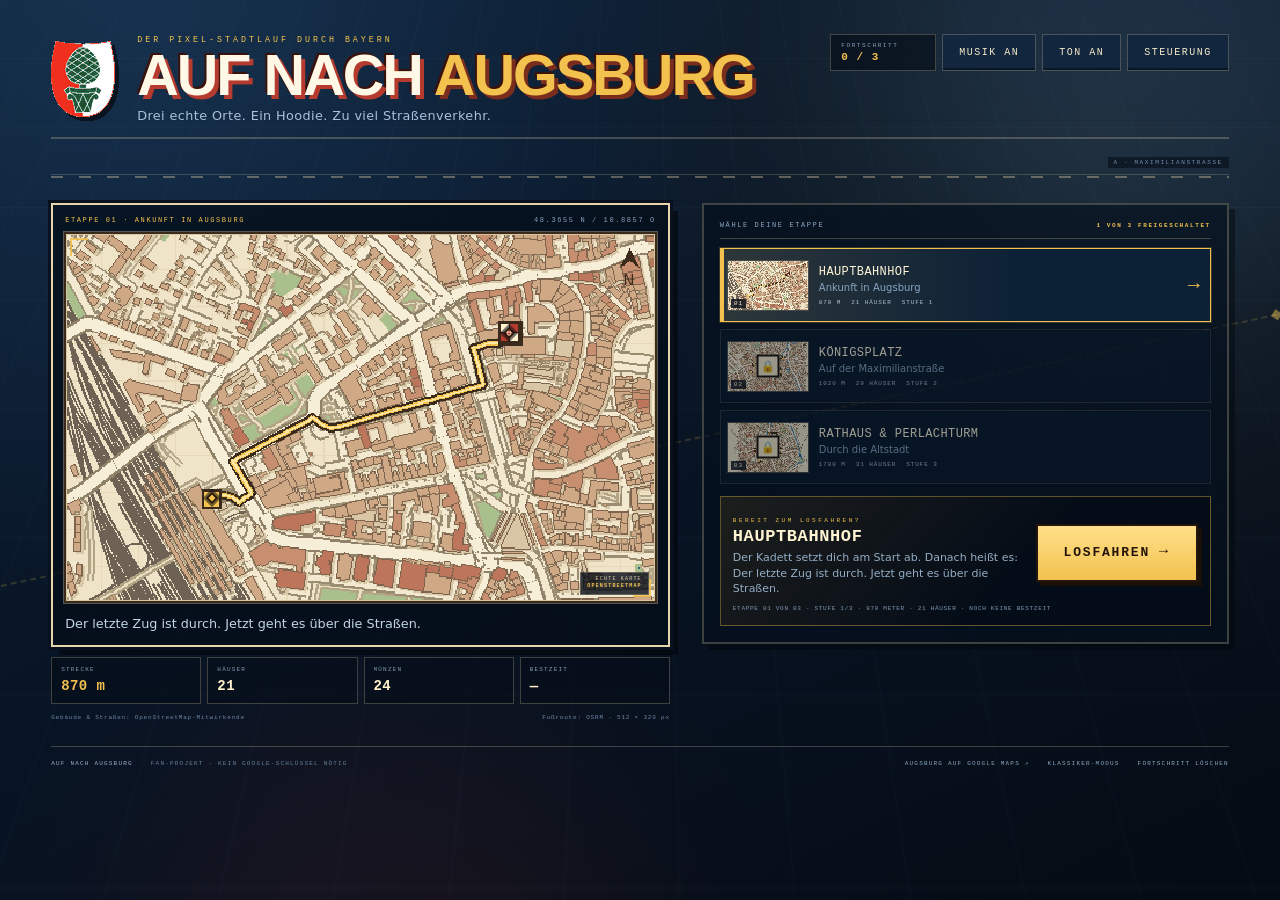
==== aufnachaugsburg/index.html @ 7f8a636b "Street run: continuous Augsburg streets, traffic, cyclists, coins and new soundtrack" ====
<!DOCTYPE html>
<html lang="de">
  <head>
    <meta charset="utf-8">
    <title>Auf nach Augsburg — Der Pixel-Stadtlauf</title>
    <meta name="description" content="Ein handgebauter Pixel-Stadtlauf durch die echten Straßen von Augsburg: Hauptbahnhof, Königsplatz, Rathaus und Perlachturm. Drei aktive Etappen, echte OpenStreetMap-Karten, ein Hoodie, Straßenbahnen, Taxis, Busse und ein gelbes Auto.">
    <meta name="viewport" content="width=device-width, initial-scale=1, viewport-fit=cover">
    <meta name="theme-color" content="#08111f">
    <link rel="icon" href="sprites/crest.png" type="image/png">
    <link rel="stylesheet" href="css/runner.css">
  </head>
  <body>
    <div id="load-error" class="load-error hidden" role="alert">
      <strong>SPIELDATEN NICHT GELADEN</strong>
      <span>Bitte die Seite über <code>index.html</code> im Projektordner oder über einen lokalen Server öffnen.</span>
    </div>
    <main id="app">
      <!-- ============================================================ -->
      <!-- ETAPPENAUSWAHL                                               -->
      <!-- ============================================================ -->
      <section id="browser" class="browser" aria-label="Etappenauswahl: Auf nach Augsburg">
        <div class="browser-bg" aria-hidden="true">
          <span class="bg-grid"></span>
          <span class="bg-route"></span>
          <span class="bg-glow bg-glow-a"></span>
          <span class="bg-glow bg-glow-b"></span>
        </div>

        <div class="browser-inner">
          <header class="masthead">
            <div class="brandline">
              <img class="crest" src="sprites/crest.png" width="64" height="76" alt="">
              <div class="brand-copy">
                <p class="kicker">DER PIXEL-STADTLAUF DURCH BAYERN</p>
                <h1>AUF NACH <span>AUGSBURG</span></h1>
                <p class="brand-tagline">Drei echte Orte. Ein Hoodie. Zu viel Straßenverkehr.</p>
              </div>
            </div>
            <div class="mast-actions">
              <div class="progress-chip">
                <span>FORTSCHRITT</span>
                <b id="progress-count">0 / 8</b>
              </div>
              <button type="button" class="chip-btn" id="browser-music" aria-pressed="true">MUSIK AN</button>
              <button type="button" class="chip-btn" id="browser-sound" aria-pressed="false">TON AN</button>
              <button type="button" class="chip-btn" id="help-open">STEUERUNG</button>
            </div>
          </header>

          <div class="street" aria-hidden="true">
            <span class="street-rail"></span>
            <span class="street-dashes"></span>
            <span class="street-car"><img src="sprites/car.png" width="72" height="32" alt=""></span>
            <span class="street-sign">A · MAXIMILIANSTRASSE</span>
          </div>

          <div class="browser-grid">
            <section class="map-panel" aria-label="Karte der gewählten Etappe">
              <div class="map-frame">
                <div class="map-head">
                  <span id="selected-kicker">ETAPPE 01 · ANKUNFT</span>
                  <span id="selected-coords">48.3655 N / 10.8857 O</span>
                </div>
                <div class="map-image-wrap">
                  <img id="selected-map" src="assets/maps/hbf.png" width="512" height="320" alt="Pixelierte OpenStreetMap-Karte von Augsburg rund um den Hauptbahnhof">
                  <span class="map-corner map-corner-tl" aria-hidden="true"></span>
                  <span class="map-corner map-corner-br" aria-hidden="true"></span>
                  <span class="map-watermark">ECHTE KARTE<br><b>OPENSTREETMAP</b></span>
                  <span class="map-scan" aria-hidden="true"></span>
                  <span class="map-pin map-pin-start" id="map-pin-start" aria-hidden="true"></span>
                  <span class="map-pin map-pin-finish" id="map-pin-finish" aria-hidden="true"></span>
                </div>
                <p class="map-tagline" id="selected-tagline">Der letzte Zug ist durch. Jetzt geht es über die Straßen.</p>
              </div>

              <div class="selected-stats">
                <div class="mini-stat">
                  <span>STRECKE</span>
                  <b id="selected-distance">870 m</b>
                </div>
                <div class="mini-stat">
                  <span>HÄUSER</span>
                  <b id="selected-roofs">24</b>
                </div>
                <div class="mini-stat">
                  <span>MÜNZEN</span>
                  <b id="selected-nuts">24</b>
                </div>
                <div class="mini-stat">
                  <span>BESTZEIT</span>
                  <b id="selected-best">—</b>
                </div>
              </div>

              <div class="map-source">
                <span>Gebäude &amp; Straßen: OpenStreetMap-Mitwirkende</span>
                <span>Fußroute: OSRM · 512 × 320 px</span>
              </div>
            </section>

            <section class="levels-panel" aria-label="Etappen">
              <div class="levels-head">
                <span>WÄHLE DEINE ETAPPE</span>
                <b id="unlock-label">1 FREIGESCHALTET</b>
              </div>
              <div class="level-list" id="level-list" role="list"></div>

              <div class="start-panel">
                <div class="start-copy">
                  <span class="eyebrow">BEREIT ZUM LOSFAHREN?</span>
                  <strong id="start-title">HAUPTBAHNHOF</strong>
                  <p id="start-hint">Der Kadett wartet. Klick auf "Losfahren" und lauf durch die echten Straßen.</p>
                </div>
                <button type="button" class="btn-primary" id="start-level">
                  <span>LOSFAHREN</span>
                  <i aria-hidden="true">→</i>
                </button>
                <p class="start-caveat" id="start-caveat">Etappe 1 ist freigeschaltet.</p>
                <button type="button" class="btn-ghost btn-small hidden" id="endless-start">ENDLOS-MODUS</button>
              </div>
            </section>
          </div>

          <footer class="site-footer">
            <div>
              <span>AUF NACH AUGSBURG</span>
              <span>FAN-PROJEKT · KEIN GOOGLE-SCHLÜSSEL NÖTIG</span>
            </div>
            <div class="footer-links">
              <a id="footer-gmaps" href="https://www.google.com/maps/place/Augsburg" target="_blank" rel="noopener">AUGSBURG AUF GOOGLE MAPS ↗</a>
              <a href="classic.html">KLASSIKER-MODUS</a>
              <button type="button" id="reset-progress">FORTSCHRITT LÖSCHEN</button>
            </div>
          </footer>
        </div>
      </section>

      <!-- ============================================================ -->
      <!-- SPIELANSICHT                                                 -->
      <!-- ============================================================ -->
      <section id="play" class="play hidden" aria-label="Auf nach Augsburg — Spiel">
        <div class="play-shell">
          <div id="stage" class="stage">
            <canvas id="game-canvas" width="480" height="270" aria-label="Pixel-Stadtlauf durch Augsburg"></canvas>
            <div class="stage-scanlines" aria-hidden="true"></div>
            <div class="stage-vignette" aria-hidden="true"></div>

            <header id="hud" class="hud hidden">
              <div class="hud-level">
                <span id="hud-levelnum">ETAPPE 01</span>
                <strong id="hud-levelname">HAUPTBAHNHOF</strong>
                <em id="hud-subtitle">Ankunft in Augsburg</em>
                <em id="hud-mode" class="hud-mode" aria-live="polite">DAUERLAUF</em>
              </div>
              <div class="hud-goal">
                <div class="hud-distance"><span>NOCH</span><b id="hud-meters">870</b><span>METER</span></div>
                <div class="route-track" aria-hidden="true">
                  <span class="route-fill" id="route-fill"></span>
                  <span class="route-boy" id="route-boy"></span>
                  <i class="route-flag route-flag-start"></i>
                  <i class="route-flag route-flag-finish"></i>
                </div>
                <div class="route-ends"><span id="hud-route-start">START</span><span>ZIEL</span></div>
              </div>
              <div class="hud-side">
                <div class="hud-stat">
                  <span>MÜNZEN</span>
                  <b><i id="hud-nuts">0</i><em id="hud-nuts-total">/24</em></b>
                </div>
                <div class="hud-stat hud-time">
                  <span>ZEIT</span>
                  <b id="hud-time">0:00.0</b>
                </div>
                <div class="hud-buttons">
                  <button type="button" id="hud-map" title="Karte (M)">KARTE</button>
                  <button type="button" id="hud-pause" title="Pause (P)">II</button>
                </div>
              </div>
            </header>

            <aside id="minimap-panel" class="minimap-panel hidden" aria-label="Lagekarte">
              <div class="minimap-head"><span>LAGEKARTE</span><b id="minimap-place">HBF</b></div>
              <div class="minimap-frame">
                <img id="minimap-img" src="assets/maps/hbf.png" width="512" height="320" alt="">
                <i class="minimap-dot" id="minimap-dot"></i>
              </div>
              <div class="minimap-foot"><span><i></i>DU BIST HIER</span><button type="button" id="minimap-open">GROSS</button></div>
            </aside>

            <div id="cinematic" class="cinematic hidden">
              <div class="cinematic-card">
                <span id="cinematic-kicker">ETAPPE 01 · ANKUNFT</span>
                <h2 id="cinematic-name">HAUPTBAHNHOF</h2>
                <p id="cinematic-tagline">Der letzte Zug ist durch.</p>
              </div>
              <span class="cinematic-skip">KLICKEN ZUM ÜBERSPRINGEN</span>
            </div>

            <div id="toast" class="toast hidden" role="status" aria-live="polite"></div>
            <div id="click-hint" class="click-hint hidden">KLICKEN = DAUERLAUF <span>·</span> AUTO-SPRUNG</div>

            <div id="touch-controls" class="touch-controls" aria-label="Touch-Steuerung">
              <div class="touch-side">
                <button type="button" data-touch="left" aria-label="Links laufen">◀</button>
                <button type="button" data-touch="right" aria-label="Rechts laufen">▶</button>
              </div>
              <div class="touch-side">
                <button type="button" data-touch="run" class="touch-wide" aria-label="Rennen">RENNEN</button>
                <button type="button" data-touch="jump" class="touch-jump" aria-label="Springen">SPRUNG</button>
              </div>
            </div>
          </div>

          <div class="playbar">
            <div class="key-guide" aria-label="Tastatursteuerung">
              <span class="key">A</span><span class="key">D</span><em>laufen</em>
              <span class="key">W</span><span class="key">SPACE</span><em>springen</em>
              <span class="key">SHIFT</span><em>rennen</em>
              <span class="key">S</span><em>schnell fallen</em>
            </div>
            <p class="playbar-note">Klick = Dauerlauf · A/D übernimmt die Steuerung</p>
            <button type="button" class="btn-ghost btn-small" id="back-browser">ETAPPEN</button>
          </div>
        </div>
      </section>

      <!-- ============================================================ -->
      <!-- MODALS                                                       -->
      <!-- ============================================================ -->
      <div id="pause-modal" class="modal hidden" role="dialog" aria-modal="true" aria-labelledby="pause-title">
        <div class="dialog dialog-small">
          <p class="eyebrow">PAUSE</p>
          <h2 id="pause-title">AUF NACH<br><span>AUGSBURG</span></h2>
          <p class="dialog-copy" id="pause-copy">Hauptbahnhof · 870 Meter bis zum Ziel</p>
          <div class="pause-actions">
            <button type="button" class="btn-primary" id="resume-btn">WEITERLAUFEN</button>
            <button type="button" class="btn-ghost" id="pause-map-btn">KARTE ANSEHEN</button>
            <button type="button" class="btn-ghost" id="restart-btn">NEUSTART</button>
            <button type="button" class="btn-ghost" id="pause-browser-btn">ETAPPEN</button>
          </div>
          <div class="audio-toggles">
            <button type="button" class="link-btn" id="pause-music">MUSIK AN</button>
            <button type="button" class="link-btn" id="pause-sound">TON AN</button>
          </div>
          <p class="micro">P oder Esc setzt das Spiel fort. Soundtrack und Effekte werden im Browser erzeugt.</p>
        </div>
      </div>

      <div id="win-modal" class="modal hidden" role="dialog" aria-modal="true" aria-labelledby="win-title">
        <div class="dialog dialog-win">
          <p class="eyebrow" id="win-kicker">ETAPPE 01 ABGESCHLOSSEN</p>
          <h2 id="win-title">HAUPTBAHNHOF<br><span>GESCHAFFT!</span></h2>
          <p class="dialog-copy" id="win-copy">Der Kadett holt dich ab. Auf zur nächsten Straße.</p>
          <div class="win-stats">
            <div><span>ZEIT</span><b id="win-time">0:00.0</b></div>
            <div><span>MÜNZEN</span><b id="win-nuts">0 / 24</b></div>
            <div><span>STRECKE</span><b id="win-distance">870 m</b></div>
          </div>
          <div class="win-rating">
            <b class="win-stars" id="win-stars" aria-label="0 von 3 Sternen">☆☆☆</b>
            <span id="win-target">ZIELZEIT —</span>
          </div>
          <p class="best-line" id="win-best"></p>
          <div class="unlock-banner hidden" id="unlock-banner">ETAPPE 02 FREIGESCHALTET</div>
          <div class="win-actions">
            <button type="button" class="btn-primary" id="win-next">WEITER: KÖNIGSPLATZ →</button>
            <button type="button" class="btn-ghost" id="win-restart">NOCHMAL</button>
            <button type="button" class="btn-ghost" id="win-browser">ETAPPEN</button>
          </div>
        </div>
      </div>

      <div id="map-modal" class="modal hidden" role="dialog" aria-modal="true" aria-labelledby="map-title">
        <div class="dialog map-dialog">
          <div class="dialog-head">
            <div>
              <p class="eyebrow">ECHTE KARTE · VERPIXELT</p>
              <h2 id="map-title">STADTPLAN AUGSBURG</h2>
            </div>
            <button type="button" class="icon-btn" id="map-close" aria-label="Karte schließen">X</button>
          </div>
          <div class="big-map-wrap">
            <img id="big-map-img" src="assets/maps/hbf.png" width="512" height="320" alt="Pixelierte Karte von Augsburg">
            <i class="big-map-dot" id="big-map-dot"></i>
            <span class="big-map-you">DU BIST HIER</span>
          </div>
          <div class="map-modal-stats">
            <div><span>ETAPPE</span><b id="map-modal-level">01 · HAUPTBAHNHOF</b></div>
            <div><span>NOCH</span><b id="map-modal-distance">870 m</b></div>
            <div><span>FORTSCHRITT</span><b id="map-modal-progress">0 %</b></div>
          </div>
          <p class="map-credit">Echte Gebäude, Straßen und Wege aus OpenStreetMap. Die Fußroute kommt von OSRM. Jedes Level ist aus den echten Gebäudeumrissen entlang der Route gebaut.</p>
          <div class="map-modal-actions">
            <a class="btn-ghost btn-small" id="map-google" href="https://www.google.com/maps/place/Augsburg" target="_blank" rel="noopener">IN GOOGLE MAPS ÖFFNEN ↗</a>
            <button type="button" class="btn-primary btn-small" id="map-resume">WEITERLAUFEN</button>
          </div>
        </div>
      </div>

      <div id="help-modal" class="modal hidden" role="dialog" aria-modal="true" aria-labelledby="help-title">
        <div class="dialog help-dialog">
          <div class="dialog-head">
            <div>
              <p class="eyebrow">SO LÄUFT'S</p>
              <h2 id="help-title">STEUERUNG &amp; ZIEL</h2>
            </div>
            <button type="button" class="icon-btn" id="help-close" aria-label="Hilfe schließen">X</button>
          </div>
          <div class="help-grid">
            <div class="help-block">
              <h3>LAUFEN</h3>
              <p><span class="key">A</span><span class="key">D</span> oder <span class="key">←</span><span class="key">→</span></p>
              <p>Mit <b>Shift</b> rennst du schneller. Ein Klick startet den Dauerlauf: Der Junge springt an Bordsteinkanten und über Hindernisse. <b>A</b>/<b>D</b> übernimmt sofort wieder die Steuerung.</p>
            </div>
            <div class="help-block">
              <h3>SPRINGEN</h3>
              <p><span class="key">W</span><span class="key">SPACE</span></p>
              <p>Kurz gedrückt = kleiner Hüpfer. Lange gedrückt = weiter Sprung. Bei einem Sturz bringt dich die letzte sichere Straßenecke zurück. Autos, Busse und Straßenbahnen fahren auf der Fahrbahn durch. Auf dem Gehweg sind Fahrräder, E-Scooter, Fußgänger und Tauben deine Hindernisse.</p>
            </div>
            <div class="help-block">
              <h3>DAS ZIEL</h3>
              <p>Der Meterzähler zeigt die echte Fußweg-Distanz bis zur Ziellinie. Sammle Münzen und schließe die drei Straßenetappen ab. Weitere Etappen bleiben in den Daten erhalten und können später wieder aktiviert werden. Mit jeder Etappe wird es voller: mehr Fahrräder, E-Scooter, Fußgänger und Tauben.</p>
            </div>
            <div class="help-block">
              <h3>DIE KARTE</h3>
              <p>Jede Etappe basiert auf echten OpenStreetMap-Gebäuden in Augsburg. <b>M</b> öffnet die große Karte, <b>P</b> pausiert.</p>
            </div>
          </div>
          <div class="help-actions">
            <button type="button" class="btn-primary" id="help-ok">ALLES KLAR</button>
            <button type="button" class="btn-ghost" id="help-reset">FORTSCHRITT LÖSCHEN</button>
          </div>
          <p class="micro">Chiptune-Soundtrack und kurze NES-Sounds werden komplett im Browser erzeugt. Dein Fortschritt bleibt lokal.</p>
        </div>
      </div>
    </main>

    <script>
      (function () {
        "use strict";
        var reported = false;
        function report() {
          if (reported) {
            return;
          }
          reported = true;
          var banner = document.getElementById("load-error");
          if (banner) {
            banner.classList.remove("hidden");
          }
        }
        window.addEventListener("error", function (event) {
          if (event.target && event.target.tagName === "SCRIPT") {
            report();
          }
        }, true);
        window.addEventListener("unhandledrejection", function () {
          report();
        });
        window.setTimeout(function () {
          if (!window.AUGSBURG_LEVELS || !window.AUGSBURG_LEVELS.length) {
            report();
          }
        }, 1200);
      })();
    </script>
    <script src="js/runner/data/levels.js"></script>
    <script src="js/runner/street.js"></script>
    <script src="js/runner/audio.js"></script>
    <script src="js/runner/store.js"></script>
    <script src="js/runner/browser.js"></script>
    <script src="js/runner/game.js"></script>
  </body>
</html>
---- aufnachaugsburg/css/runner.css ----
:root {
  --ink: #07101d;
  --ink-2: #0c1a2b;
  --ink-3: #13263d;
  --panel: rgba(9, 23, 40, 0.88);
  --panel-solid: #0d2035;
  --paper: #f5e9c9;
  --paper-dim: #d9c8a2;
  --gold: #f2c14e;
  --gold-bright: #ffdc78;
  --gold-deep: #a87724;
  --red: #b63b2f;
  --red-bright: #db5a45;
  --blue: #3f7fc1;
  --blue-soft: #8ebde4;
  --green: #5f9660;
  --line: #e6d5ac;
  --line-soft: rgba(230, 213, 172, 0.25);
  --shadow: #050a12;
  --font-pixel: "Lucida Console", "Courier New", Consolas, monospace;
  --font-ui: "Segoe UI", system-ui, -apple-system, sans-serif;
  --font-display: "Arial Black", "Segoe UI Black", Impact, sans-serif;
}

* {
  box-sizing: border-box;
}

html {
  min-height: 100%;
  background: #050b14;
}

body {
  margin: 0;
  min-height: 100%;
  color: var(--paper);
  font-family: var(--font-pixel);
  background: #050b14;
  overflow-x: hidden;
}

body.in-game {
  overflow: hidden;
}

button,
input {
  font: inherit;
}

button {
  cursor: pointer;
}

a {
  color: inherit;
}

.hidden {
  display: none !important;
}

.load-error {
  position: fixed;
  z-index: 200;
  top: 10px;
  left: 50%;
  display: flex;
  flex-direction: column;
  gap: 4px;
  width: min(560px, calc(100vw - 24px));
  padding: 12px 14px;
  color: #241508;
  background: #ffd76e;
  border: 2px solid #251408;
  box-shadow: 4px 4px 0 #1b1007;
  transform: translateX(-50%);
  font-family: var(--font-ui);
  font-size: 11px;
  line-height: 1.35;
}

.load-error strong {
  font-family: var(--font-pixel);
  font-size: 7px;
  letter-spacing: 1px;
}

::selection {
  color: var(--ink);
  background: var(--gold);
}

:focus-visible {
  outline: 2px solid var(--gold-bright);
  outline-offset: 3px;
}

/* ================================================================== */
/* Browser backdrop                                                    */
/* ================================================================== */

.browser {
  position: relative;
  min-height: 100svh;
  padding: clamp(16px, 3vw, 34px) clamp(14px, 4vw, 52px) 28px;
  overflow: hidden;
  background:
    radial-gradient(circle at 12% 0%, rgba(63, 127, 193, 0.2), transparent 42%),
    radial-gradient(circle at 86% 14%, rgba(242, 193, 78, 0.08), transparent 40%),
    linear-gradient(155deg, #0d2035 0%, #081526 46%, #050b14 100%);
}

.browser-bg {
  position: absolute;
  inset: 0;
  pointer-events: none;
  overflow: hidden;
}

.bg-grid {
  position: absolute;
  inset: -20%;
  opacity: 0.5;
  background-image:
    linear-gradient(rgba(142, 189, 228, 0.055) 1px, transparent 1px),
    linear-gradient(90deg, rgba(142, 189, 228, 0.055) 1px, transparent 1px);
  background-size: 48px 48px;
  transform: perspective(600px) rotateX(38deg) translateY(-16%);
  transform-origin: center top;
  mask-image: linear-gradient(to bottom, black 0%, rgba(0, 0, 0, 0.5) 60%, transparent 100%);
}

.bg-route {
  position: absolute;
  top: 49%;
  left: -12%;
  width: 130%;
  height: 2px;
  border-top: 2px dashed rgba(242, 193, 78, 0.18);
  transform: rotate(-12deg);
  box-shadow: 0 0 18px rgba(242, 193, 78, 0.08);
}

.bg-route::before,
.bg-route::after {
  content: "";
  position: absolute;
  width: 8px;
  height: 8px;
  background: var(--gold);
  opacity: 0.5;
  transform: translateY(-5px) rotate(45deg);
}

.bg-route::before {
  left: 18%;
}

.bg-route::after {
  right: 13%;
}

.bg-glow {
  position: absolute;
  width: 40vw;
  height: 40vw;
  border-radius: 50%;
  filter: blur(100px);
  opacity: 0.16;
}

.bg-glow-a {
  top: -16vw;
  right: -10vw;
  background: var(--blue);
}

.bg-glow-b {
  bottom: -25vw;
  left: 10vw;
  background: var(--red);
  opacity: 0.09;
}

.browser::after {
  content: "";
  position: absolute;
  inset: 0;
  pointer-events: none;
  background: repeating-linear-gradient(
    to bottom,
    rgba(0, 0, 0, 0.11) 0,
    rgba(0, 0, 0, 0.11) 1px,
    transparent 1px,
    transparent 4px
  );
  opacity: 0.35;
  mix-blend-mode: multiply;
}

.browser-inner {
  position: relative;
  z-index: 2;
  width: min(1280px, 100%);
  margin: 0 auto;
}

/* ================================================================== */
/* Masthead                                                           */
/* ================================================================== */

.masthead {
  display: flex;
  justify-content: space-between;
  align-items: flex-start;
  gap: 24px;
  padding-bottom: 14px;
  border-bottom: 2px solid var(--line-soft);
}

.brandline {
  display: flex;
  align-items: center;
  gap: clamp(12px, 1.8vw, 22px);
  min-width: 0;
}

.crest {
  flex: 0 0 auto;
  width: clamp(40px, 5vw, 64px);
  height: auto;
  image-rendering: pixelated;
  filter: drop-shadow(4px 4px 0 rgba(0, 0, 0, 0.55));
}

.kicker {
  margin: 0 0 5px;
  color: var(--gold);
  font-size: clamp(7px, 0.65vw, 9px);
  letter-spacing: 3px;
  line-height: 1.4;
}

.brand-copy h1 {
  margin: 0;
  color: #fff8e6;
  font-family: var(--font-display);
  font-size: clamp(30px, 4.5vw, 58px);
  font-weight: 900;
  line-height: 0.86;
  letter-spacing: -2px;
  text-shadow:
    4px 4px 0 var(--red),
    -2px -2px 0 #39120c;
}

.brand-copy h1 span {
  color: var(--gold);
  text-shadow:
    4px 4px 0 #7a2d1d,
    -2px -2px 0 #39120c;
}

.brand-tagline {
  margin: 8px 0 0;
  color: #a9c1d9;
  font-family: var(--font-ui);
  font-size: clamp(11px, 1vw, 14px);
  letter-spacing: 0.4px;
}

.mast-actions {
  display: flex;
  align-items: stretch;
  flex-wrap: wrap;
  justify-content: flex-end;
  gap: 6px;
  flex: 0 0 auto;
}

.progress-chip {
  display: flex;
  flex-direction: column;
  justify-content: center;
  min-width: 106px;
  padding: 6px 10px;
  border: 1px solid var(--line-soft);
  background: rgba(3, 10, 19, 0.55);
}

.progress-chip span {
  color: #88a3bf;
  font-size: 6px;
  letter-spacing: 1.6px;
}

.progress-chip b {
  margin-top: 2px;
  color: var(--gold);
  font-size: 11px;
  letter-spacing: 1px;
}

.chip-btn {
  padding: 8px 10px;
  color: var(--paper);
  background: #12273e;
  border: 1px solid var(--line-soft);
  box-shadow: inset 0 -2px 0 rgba(0, 0, 0, 0.4);
  font-size: 7px;
  letter-spacing: 1.3px;
  transition: background 0.12s ease, color 0.12s ease, border-color 0.12s ease;
}

.chip-btn:hover {
  color: var(--ink);
  background: var(--gold);
  border-color: var(--gold);
}

/* ================================================================== */
/* Street strip with the little car                                   */
/* ================================================================== */

.street {
  position: relative;
  height: 42px;
  margin: 0 0 22px;
  overflow: hidden;
}

.street-rail {
  position: absolute;
  right: 0;
  bottom: 6px;
  left: 0;
  height: 1px;
  background: rgba(230, 213, 172, 0.2);
}

.street-dashes {
  position: absolute;
  right: 0;
  bottom: 3px;
  left: 0;
  height: 2px;
  opacity: 0.4;
  background: repeating-linear-gradient(90deg, var(--paper-dim) 0 12px, transparent 12px 28px);
}

.street-car {
  position: absolute;
  bottom: 6px;
  left: -90px;
  display: block;
  width: 72px;
  height: 32px;
  animation: car-cruise 24s linear infinite;
  animation-delay: -7s;
  filter: drop-shadow(0 5px 4px rgba(0, 0, 0, 0.36));
}

.street-car img {
  display: block;
  width: 100%;
  height: auto;
  image-rendering: pixelated;
}

@keyframes car-cruise {
  from { transform: translateX(0); }
  to { transform: translateX(calc(100vw + 180px)); }
}

.street-sign {
  position: absolute;
  right: 0;
  bottom: 13px;
  padding: 2px 6px;
  color: #748fae;
  background: rgba(5, 12, 22, 0.56);
  font-size: 6px;
  letter-spacing: 1.6px;
}

/* ================================================================== */
/* Browser grid                                                       */
/* ================================================================== */

.browser-grid {
  display: grid;
  grid-template-columns: minmax(0, 1.08fr) minmax(360px, 0.92fr);
  gap: clamp(18px, 2.6vw, 32px);
  align-items: start;
}

.map-panel {
  min-width: 0;
  animation: rise-in 0.45s ease both;
}

.map-frame {
  padding: 10px;
  background: rgba(5, 14, 25, 0.74);
  border: 2px solid var(--line);
  box-shadow:
    0 0 0 3px #08111d,
    8px 8px 0 rgba(2, 6, 11, 0.6);
}

.map-head {
  display: flex;
  justify-content: space-between;
  gap: 10px;
  align-items: baseline;
  padding: 1px 2px 7px;
  color: #88a3bf;
  font-size: 7px;
  letter-spacing: 1.6px;
}

.map-head span:first-child {
  color: var(--gold);
}

.map-image-wrap {
  position: relative;
  overflow: hidden;
  border: 1px solid rgba(230, 213, 172, 0.35);
  background: #0a1626;
}

#selected-map {
  display: block;
  width: 100%;
  height: auto;
  aspect-ratio: 8 / 5;
  object-fit: cover;
  image-rendering: pixelated;
  image-rendering: crisp-edges;
  transition: filter 0.2s ease;
}

.map-corner {
  position: absolute;
  width: 18px;
  height: 18px;
  border-color: var(--gold);
  border-style: solid;
  opacity: 0.85;
  pointer-events: none;
}

.map-corner-tl {
  top: 6px;
  left: 6px;
  border-width: 2px 0 0 2px;
}

.map-corner-br {
  right: 6px;
  bottom: 6px;
  border-width: 0 2px 2px 0;
}

.map-watermark {
  position: absolute;
  right: 8px;
  bottom: 8px;
  padding: 3px 6px;
  color: #d8ccb2;
  background: rgba(5, 12, 22, 0.8);
  border: 1px solid rgba(230, 213, 172, 0.28);
  font-size: 5px;
  line-height: 1.5;
  letter-spacing: 1.2px;
  text-align: right;
}

.map-watermark b {
  color: var(--gold);
}

.map-scan {
  position: absolute;
  top: -20%;
  right: 0;
  left: 0;
  height: 18%;
  pointer-events: none;
  background: linear-gradient(to bottom, transparent, rgba(242, 193, 78, 0.14), transparent);
  animation: map-scan 7s linear infinite;
}

@keyframes map-scan {
  from { transform: translateY(-20%); }
  to { transform: translateY(700%); }
}

.map-pin {
  position: absolute;
  z-index: 2;
  width: 9px;
  height: 9px;
  transform: translate(-50%, -50%) rotate(45deg);
  border: 2px solid #241509;
  background: var(--gold);
  box-shadow: 0 0 0 2px rgba(5, 12, 22, 0.55);
  pointer-events: none;
}

.map-pin-finish {
  background:
    linear-gradient(45deg, #f5e9c9 25%, transparent 25%, transparent 75%, #f5e9c9 75%),
    linear-gradient(45deg, #f5e9c9 25%, #b63b2f 25%, #b63b2f 75%, #f5e9c9 75%);
  background-size: 4px 4px;
  background-position: 0 0, 2px 2px;
}

.map-tagline {
  margin: 10px 2px 2px;
  color: #c3d5e6;
  font-family: var(--font-ui);
  font-size: clamp(11px, 1vw, 14px);
  line-height: 1.5;
}

.selected-stats {
  display: grid;
  grid-template-columns: repeat(4, 1fr);
  gap: 6px;
  margin-top: 10px;
}

.mini-stat {
  min-width: 0;
  padding: 8px 9px;
  background: rgba(5, 14, 25, 0.62);
  border: 1px solid var(--line-soft);
}

.mini-stat span {
  display: block;
  margin-bottom: 4px;
  color: #819db9;
  font-size: 6px;
  letter-spacing: 1.2px;
  white-space: nowrap;
  overflow: hidden;
  text-overflow: ellipsis;
}

.mini-stat b {
  color: #fff2cd;
  font-size: clamp(11px, 1.1vw, 14px);
  letter-spacing: 0.4px;
  white-space: nowrap;
}

.mini-stat:first-child b {
  color: var(--gold);
}

.map-source {
  display: flex;
  justify-content: space-between;
  flex-wrap: wrap;
  gap: 4px 16px;
  margin-top: 9px;
  color: #6c89a8;
  font-size: 6px;
  letter-spacing: 0.8px;
  line-height: 1.5;
}

/* ================================================================== */
/* Level list                                                         */
/* ================================================================== */

.levels-panel {
  min-width: 0;
  padding: clamp(11px, 1.5vw, 16px);
  background: rgba(6, 16, 29, 0.66);
  border: 2px solid var(--line-soft);
  box-shadow: 6px 6px 0 rgba(2, 6, 11, 0.42);
  animation: rise-in 0.5s 0.06s ease both;
}

.levels-head {
  display: flex;
  justify-content: space-between;
  gap: 12px;
  align-items: baseline;
  padding-bottom: 9px;
  border-bottom: 1px solid var(--line-soft);
  color: #8ba7c3;
  font-size: 7px;
  letter-spacing: 1.6px;
}

.levels-head b {
  color: var(--gold);
  font-size: 6px;
  white-space: nowrap;
}

.level-list {
  display: grid;
  gap: 7px;
  margin-top: 9px;
}

.level-card {
  position: relative;
  display: grid;
  grid-template-columns: 82px minmax(0, 1fr) auto;
  align-items: center;
  gap: 10px;
  width: 100%;
  padding: 6px;
  color: var(--paper);
  text-align: left;
  background: rgba(10, 26, 44, 0.86);
  border: 1px solid rgba(230, 213, 172, 0.16);
  box-shadow: inset 0 0 0 1px rgba(0, 0, 0, 0.2);
  transition:
    transform 0.14s ease,
    border-color 0.14s ease,
    background 0.14s ease;
}

.level-card:hover {
  border-color: rgba(242, 193, 78, 0.7);
  background: rgba(17, 39, 63, 0.95);
  transform: translateX(3px);
}

.level-card.selected {
  border-color: var(--gold);
  background:
    linear-gradient(90deg, rgba(242, 193, 78, 0.14), transparent 62%),
    rgba(13, 34, 56, 0.96);
  box-shadow:
    inset 3px 0 0 var(--gold),
    0 0 0 1px rgba(242, 193, 78, 0.2);
}

.level-card.locked {
  opacity: 0.62;
}

.level-card.locked:hover {
  opacity: 0.86;
}

.card-thumb {
  position: relative;
  overflow: hidden;
  aspect-ratio: 8 / 5;
  border: 1px solid rgba(230, 213, 172, 0.28);
  background: #0a1524;
}

.card-thumb img {
  display: block;
  width: 100%;
  height: 100%;
  object-fit: cover;
  image-rendering: pixelated;
  transition: transform 0.2s ease;
}

.level-card:hover .card-thumb img {
  transform: scale(1.035);
}

.card-number {
  position: absolute;
  bottom: 2px;
  left: 3px;
  padding: 1px 3px;
  color: #fff2c8;
  background: rgba(5, 12, 22, 0.82);
  font-size: 6px;
  letter-spacing: 1px;
}

.card-lock {
  position: absolute;
  top: 50%;
  left: 50%;
  display: grid;
  place-items: center;
  width: 23px;
  height: 23px;
  color: #1c1208;
  background: var(--paper);
  border: 2px solid #1b120b;
  transform: translate(-50%, -50%);
  font-size: 11px;
  font-weight: bold;
}

.card-main {
  min-width: 0;
}

.card-title-row {
  display: flex;
  align-items: baseline;
  gap: 6px;
  min-width: 0;
}

.card-title {
  overflow: hidden;
  color: #fff5da;
  font-family: var(--font-pixel);
  font-size: clamp(9px, 0.98vw, 12px);
  letter-spacing: 0.4px;
  text-overflow: ellipsis;
  white-space: nowrap;
}

.card-subtitle {
  display: block;
  margin-top: 2px;
  overflow: hidden;
  color: #88a4c0;
  font-family: var(--font-ui);
  font-size: 10px;
  line-height: 1.3;
  text-overflow: ellipsis;
  white-space: nowrap;
}

.card-meta {
  display: flex;
  flex-wrap: wrap;
  gap: 3px 10px;
  margin-top: 5px;
  color: #aec2d5;
  font-size: 6px;
  letter-spacing: 0.9px;
}

.card-meta .best {
  color: var(--gold);
}

.card-meta .card-stars {
  color: var(--gold-bright);
  letter-spacing: 2px;
}

.card-arrow {
  padding: 0 4px;
  color: var(--gold);
  font-size: 15px;
  opacity: 0;
  transform: translateX(-4px);
  transition: opacity 0.14s ease, transform 0.14s ease;
}

.level-card.selected .card-arrow,
.level-card:hover .card-arrow {
  opacity: 1;
  transform: translateX(0);
}

.start-panel {
  display: grid;
  grid-template-columns: minmax(0, 1fr) auto;
  align-items: center;
  gap: 8px 14px;
  margin-top: 12px;
  padding: 12px;
  background:
    linear-gradient(135deg, rgba(242, 193, 78, 0.1), transparent 60%),
    rgba(4, 12, 22, 0.76);
  border: 1px solid rgba(242, 193, 78, 0.38);
}

.start-copy {
  min-width: 0;
}

.start-copy .eyebrow {
  font-size: 6px;
  margin-bottom: 4px;
}

.start-copy strong {
  display: block;
  overflow: hidden;
  color: #fff4d2;
  font-size: clamp(12px, 1.5vw, 17px);
  letter-spacing: 0.6px;
  text-overflow: ellipsis;
  white-space: nowrap;
}

.start-copy p {
  margin: 4px 0 0;
  color: #94adc5;
  font-family: var(--font-ui);
  font-size: 11px;
  line-height: 1.4;
}

.start-caveat {
  grid-column: 1 / -1;
  margin: 0;
  color: #7f9ab5;
  font-size: 6px;
  letter-spacing: 0.7px;
  line-height: 1.5;
}

#endless-start {
  grid-column: 1 / -1;
  justify-self: start;
  margin-top: 2px;
}

/* ================================================================== */
/* Shared buttons                                                     */
/* ================================================================== */

.btn-primary,
.btn-ghost,
.btn-small {
  display: inline-flex;
  align-items: center;
  justify-content: center;
  gap: 9px;
  border: 2px solid #251408;
  color: #241508;
  background: linear-gradient(180deg, #ffe089, var(--gold));
  box-shadow: 4px 4px 0 #1b1007;
  font-weight: bold;
  letter-spacing: 1.3px;
  text-transform: uppercase;
  text-decoration: none;
  transition: transform 0.08s ease, box-shadow 0.08s ease, background 0.12s ease;
}

.btn-primary {
  padding: 11px 15px;
  font-size: 10px;
  white-space: nowrap;
}

.btn-primary i {
  font-style: normal;
  font-size: 15px;
  line-height: 0.7;
}

.btn-primary:hover,
.btn-small:hover {
  background: linear-gradient(180deg, #fff0b6, #ffd76e);
}

.btn-primary:active,
.btn-ghost:active,
.btn-small:active {
  transform: translate(3px, 3px);
  box-shadow: 1px 1px 0 #1b1007;
}

.btn-primary:disabled {
  cursor: not-allowed;
  opacity: 0.45;
  transform: none;
  box-shadow: 2px 2px 0 #1b1007;
  filter: grayscale(0.6);
}

.btn-ghost {
  padding: 9px 13px;
  color: var(--paper);
  background: #1a304b;
  border-color: #07101c;
  box-shadow: 3px 3px 0 #07101c;
  font-size: 8px;
}

.btn-ghost:hover {
  background: #294868;
}

.btn-small {
  padding: 7px 10px;
  font-size: 7px;
  letter-spacing: 1px;
  box-shadow: 2px 2px 0 #1b1007;
}

.link-btn {
  padding: 3px 0;
  color: var(--gold);
  background: none;
  border: 0;
  font-size: 8px;
  letter-spacing: 0.9px;
  text-decoration: underline;
  text-underline-offset: 3px;
}

.link-btn:hover {
  color: #fff0b8;
}

.audio-toggles {
  display: flex;
  flex-wrap: wrap;
  justify-content: center;
  gap: 14px;
  margin: 10px 0 0;
}

.eyebrow {
  margin: 0 0 6px;
  color: var(--gold);
  font-size: 7px;
  letter-spacing: 2.5px;
  line-height: 1.4;
}

.micro {
  margin: 10px 0 0;
  color: #7894b0;
  font-family: var(--font-ui);
  font-size: 10px;
  line-height: 1.45;
}

/* ================================================================== */
/* Footer                                                             */
/* ================================================================== */

.site-footer {
  display: flex;
  justify-content: space-between;
  align-items: center;
  flex-wrap: wrap;
  gap: 12px 24px;
  margin-top: 24px;
  padding-top: 12px;
  border-top: 1px solid var(--line-soft);
  color: #65829f;
  font-size: 6px;
  letter-spacing: 1.2px;
  line-height: 1.6;
}

.site-footer > div {
  display: flex;
  flex-wrap: wrap;
  gap: 6px 18px;
}

.site-footer > div:first-child span:first-child {
  color: #9bb3c9;
}

.footer-links {
  align-items: center;
  justify-content: flex-end;
}

.footer-links a,
.footer-links button {
  color: #8daac5;
  font-size: 6px;
  letter-spacing: 1.2px;
  text-decoration: none;
  background: none;
  border: 0;
  padding: 0;
}

.footer-links a:hover,
.footer-links button:hover {
  color: var(--gold);
}

.footer-links button.is-confirm {
  color: var(--red-bright);
}

@keyframes rise-in {
  from {
    opacity: 0;
    transform: translateY(14px);
  }
  to {
    opacity: 1;
    transform: translateY(0);
  }
}

/* ================================================================== */
/* Game screen                                                        */
/* ================================================================== */

.play {
  position: fixed;
  inset: 0;
  z-index: 40;
  display: grid;
  place-items: center;
  padding: clamp(6px, 1.4vh, 16px) clamp(6px, 1.6vw, 18px);
  overflow: hidden;
  background:
    radial-gradient(circle at 50% -20%, rgba(63, 127, 193, 0.18), transparent 55%),
    #040a12;
}

.play-shell {
  width: min(1180px, 96vw, calc((100svh - 108px) * 1.7778));
  max-height: 100svh;
}

.stage {
  position: relative;
  width: 100%;
  aspect-ratio: 16 / 9;
  overflow: hidden;
  background: #0a1522;
  border: 3px solid var(--line);
  box-shadow:
    0 0 0 3px #08111d,
    0 0 0 6px #31445d,
    0 0 0 8px #050b14,
    0 26px 70px rgba(0, 0, 0, 0.7);
}

#game-canvas {
  display: block;
  width: 100%;
  height: 100%;
  image-rendering: pixelated;
  image-rendering: crisp-edges;
  background: #8fc6e7;
  touch-action: manipulation;
}

.stage-scanlines {
  position: absolute;
  inset: 0;
  z-index: 3;
  pointer-events: none;
  background: repeating-linear-gradient(
    to bottom,
    rgba(0, 0, 0, 0.12) 0,
    rgba(0, 0, 0, 0.12) 1px,
    transparent 1px,
    transparent 4px
  );
  mix-blend-mode: multiply;
  opacity: 0.36;
}

.stage-vignette {
  position: absolute;
  inset: 0;
  z-index: 3;
  pointer-events: none;
  background: radial-gradient(ellipse at center, transparent 58%, rgba(2, 6, 12, 0.38) 100%);
}

/* ================================================================== */
/* HUD                                                                */
/* ================================================================== */

.hud {
  position: absolute;
  z-index: 6;
  top: 9px;
  right: 9px;
  left: 9px;
  display: grid;
  grid-template-columns: auto minmax(180px, 1fr) auto;
  gap: 7px;
  align-items: stretch;
  pointer-events: none;
}

.hud-level,
.hud-goal,
.hud-side {
  background: rgba(5, 14, 26, 0.88);
  border: 2px solid rgba(230, 213, 172, 0.82);
  box-shadow: 3px 3px 0 rgba(3, 8, 14, 0.55);
  backdrop-filter: blur(2px);
}

.hud-level {
  display: flex;
  flex-direction: column;
  justify-content: center;
  min-width: 142px;
  padding: 5px 10px 6px;
  border-left: 4px solid var(--gold);
}

.hud-level span {
  color: var(--gold);
  font-size: 6px;
  letter-spacing: 1.6px;
}

.hud-level strong {
  margin-top: 2px;
  overflow: hidden;
  color: #fff5d7;
  font-size: 11px;
  letter-spacing: 0.5px;
  text-overflow: ellipsis;
  white-space: nowrap;
}

.hud-level em {
  margin-top: 2px;
  overflow: hidden;
  color: #90abc3;
  font-family: var(--font-ui);
  font-size: 8px;
  font-style: normal;
  text-overflow: ellipsis;
  white-space: nowrap;
}

.hud-level .hud-mode {
  align-self: flex-start;
  margin-top: 3px;
  padding: 1px 4px;
  color: #1e1608;
  background: var(--gold);
  opacity: 0;
  font-family: var(--font-ui);
  font-size: 5px;
  font-weight: bold;
  letter-spacing: 1px;
  transition: opacity 0.15s ease;
}

.hud-level .hud-mode.is-on {
  opacity: 1;
}

.hud-goal {
  display: grid;
  align-content: center;
  min-width: 0;
  padding: 5px 11px 4px;
}

.hud-distance {
  display: flex;
  align-items: baseline;
  gap: 6px;
  color: #9cb5ca;
  font-size: 6px;
  letter-spacing: 1.4px;
}

.hud-distance b {
  color: var(--gold);
  font-size: 15px;
  letter-spacing: 0.5px;
  line-height: 1;
}

.route-track {
  position: relative;
  height: 8px;
  margin-top: 4px;
  background: #07111e;
  border: 1px solid #3f5874;
  box-shadow: inset 0 2px 0 rgba(0, 0, 0, 0.35);
}

.route-fill {
  position: absolute;
  top: 0;
  bottom: 0;
  left: 0;
  width: 0%;
  background:
    repeating-linear-gradient(90deg, rgba(255, 255, 255, 0.2) 0 4px, transparent 4px 8px),
    linear-gradient(90deg, var(--red), var(--gold));
  box-shadow: 0 0 8px rgba(242, 193, 78, 0.3);
  transition: width 0.14s linear;
}

.route-boy {
  position: absolute;
  top: 50%;
  left: 0%;
  width: 9px;
  height: 9px;
  border: 2px solid #171008;
  background: var(--gold-bright);
  transform: translate(-50%, -50%) rotate(45deg);
  box-shadow: 0 0 0 2px rgba(5, 14, 26, 0.7);
  transition: left 0.14s linear;
}

.route-flag {
  position: absolute;
  top: 50%;
  width: 2px;
  height: 12px;
  background: #d8c9a5;
  transform: translateY(-50%);
}

.route-flag::before {
  content: "";
  position: absolute;
  top: 0;
  left: 2px;
  width: 5px;
  height: 4px;
  background: var(--gold);
}

.route-flag-start {
  left: 2px;
}

.route-flag-finish {
  right: 2px;
}

.route-flag-finish::before {
  right: 2px;
  left: auto;
  background: var(--red);
}

.route-ends {
  display: flex;
  justify-content: space-between;
  margin-top: 2px;
  color: #6686a4;
  font-size: 5px;
  letter-spacing: 1.2px;
}

.hud-side {
  display: flex;
  align-items: stretch;
  padding: 4px;
  gap: 3px;
}

.hud-stat {
  display: flex;
  flex-direction: column;
  justify-content: center;
  min-width: 55px;
  padding: 0 7px;
  border-right: 1px solid rgba(230, 213, 172, 0.18);
}

.hud-stat span {
  color: #8ca8c1;
  font-size: 5px;
  letter-spacing: 1px;
}

.hud-stat b {
  margin-top: 2px;
  color: #fff3cc;
  font-size: 10px;
  letter-spacing: 0.3px;
  white-space: nowrap;
}

.hud-stat b i {
  color: var(--gold);
  font-style: normal;
}

.hud-stat b em {
  color: #6885a1;
  font-size: 7px;
  font-style: normal;
}

.hud-stat.hud-time b {
  color: #cfe2f3;
  font-size: 9px;
}

.hud-buttons {
  display: flex;
  gap: 3px;
  pointer-events: auto;
}

.hud-buttons button {
  min-width: 29px;
  padding: 2px 5px;
  color: var(--paper);
  background: #1a304b;
  border: 1px solid rgba(230, 213, 172, 0.42);
  box-shadow: inset 0 -2px 0 rgba(0, 0, 0, 0.32);
  font-size: 6px;
  letter-spacing: 0.8px;
}

.hud-buttons button:hover {
  color: var(--ink);
  background: var(--gold);
}

#hud-pause {
  font-size: 10px;
  font-weight: bold;
}

/* ================================================================== */
/* In-game minimap                                                    */
/* ================================================================== */

.minimap-panel {
  position: absolute;
  z-index: 5;
  right: 9px;
  bottom: 9px;
  width: 146px;
  padding: 5px;
  background: rgba(5, 14, 26, 0.9);
  border: 2px solid rgba(230, 213, 172, 0.82);
  box-shadow: 3px 3px 0 rgba(3, 8, 14, 0.55);
}

.minimap-head {
  display: flex;
  justify-content: space-between;
  gap: 4px;
  align-items: baseline;
  margin-bottom: 4px;
  color: #8da8c1;
  font-size: 5px;
  letter-spacing: 1px;
}

.minimap-head b {
  overflow: hidden;
  max-width: 72px;
  color: var(--gold);
  font-size: 5px;
  text-overflow: ellipsis;
  white-space: nowrap;
}

.minimap-frame {
  position: relative;
  overflow: hidden;
  border: 1px solid rgba(230, 213, 172, 0.35);
  background: #0a1524;
}

.minimap-frame img {
  display: block;
  width: 100%;
  height: auto;
  aspect-ratio: 8 / 5;
  object-fit: cover;
  image-rendering: pixelated;
}

.minimap-dot {
  position: absolute;
  top: 50%;
  left: 12%;
  width: 7px;
  height: 7px;
  background: var(--gold-bright);
  border: 2px solid #201208;
  border-radius: 50%;
  transform: translate(-50%, -50%);
  box-shadow: 0 0 0 2px rgba(5, 14, 26, 0.7);
  animation: minimap-pulse 1.4s ease-in-out infinite;
}

@keyframes minimap-pulse {
  0%, 100% { box-shadow: 0 0 0 2px rgba(5, 14, 26, 0.7); }
  50% { box-shadow: 0 0 0 5px rgba(242, 193, 78, 0.24); }
}

.minimap-foot {
  display: flex;
  justify-content: space-between;
  align-items: center;
  gap: 4px;
  margin-top: 3px;
  color: #7e9ab5;
  font-size: 5px;
  letter-spacing: 0.7px;
}

.minimap-foot span {
  display: inline-flex;
  align-items: center;
  gap: 3px;
}

.minimap-foot i {
  display: inline-block;
  width: 4px;
  height: 4px;
  background: var(--gold-bright);
  border-radius: 50%;
}

.minimap-foot button {
  padding: 1px 3px;
  color: var(--gold);
  background: none;
  border: 0;
  font-size: 5px;
  letter-spacing: 0.8px;
}

.minimap-foot button:hover {
  color: #fff2c2;
}

/* ================================================================== */
/* Cinematic, toast, hint                                             */
/* ================================================================== */

.cinematic {
  position: absolute;
  inset: 0;
  z-index: 7;
  display: flex;
  flex-direction: column;
  justify-content: flex-start;
  padding: clamp(18px, 4.5vh, 44px) clamp(18px, 4vw, 48px);
  pointer-events: none;
  background: linear-gradient(90deg, rgba(3, 8, 15, 0.55), transparent 62%);
}

.cinematic-card {
  max-width: 58%;
  padding: 2px 0;
  animation: cine-in 0.45s ease both;
}

@keyframes cine-in {
  from {
    opacity: 0;
    transform: translateX(-14px);
  }
  to {
    opacity: 1;
    transform: translateX(0);
  }
}

.cinematic-card span {
  display: inline-block;
  padding: 3px 5px;
  color: var(--ink);
  background: var(--gold);
  font-size: clamp(6px, 0.8cqw, 9px);
  letter-spacing: 1.6px;
}

.cinematic-card h2 {
  margin: 8px 0 5px;
  color: #fff7e2;
  font-family: var(--font-display);
  font-size: clamp(24px, 5.7cqw, 62px);
  line-height: 0.9;
  letter-spacing: -1px;
  text-shadow:
    4px 4px 0 var(--red),
    -2px -2px 0 #3a120b;
}

.cinematic-card p {
  max-width: 36ch;
  margin: 0;
  color: #d8e5f0;
  font-family: var(--font-ui);
  font-size: clamp(9px, 1.35cqw, 16px);
  line-height: 1.4;
  text-shadow: 0 1px 3px rgba(0, 0, 0, 0.8);
}

.cinematic-skip {
  position: absolute;
  bottom: 12px;
  left: 50%;
  padding: 4px 8px;
  color: #c7d8e7;
  background: rgba(5, 12, 22, 0.55);
  font-size: clamp(5px, 0.65cqw, 7px);
  letter-spacing: 1.2px;
  transform: translateX(-50%);
  animation: blink-soft 2s ease-in-out infinite;
}

@keyframes blink-soft {
  0%, 100% { opacity: 0.45; }
  50% { opacity: 0.9; }
}

.toast {
  position: absolute;
  z-index: 8;
  top: 20%;
  left: 50%;
  max-width: min(70%, 320px);
  padding: 6px 12px;
  color: #fff2c9;
  background: rgba(5, 14, 26, 0.93);
  border: 2px solid var(--gold);
  box-shadow: 3px 3px 0 rgba(3, 8, 14, 0.5);
  font-size: clamp(7px, 0.9cqw, 11px);
  letter-spacing: 0.8px;
  text-align: center;
  line-height: 1.45;
  transform: translate(-50%, -8px);
  opacity: 0;
  pointer-events: none;
  transition: opacity 0.18s ease, transform 0.18s ease;
}

.toast.is-visible {
  opacity: 1;
  transform: translate(-50%, 0);
}

.toast .toast-sub {
  display: block;
  margin-top: 2px;
  color: #92aec7;
  font-family: var(--font-ui);
  font-size: 9px;
  letter-spacing: 0;
}

.click-hint {
  position: absolute;
  z-index: 5;
  bottom: 10px;
  left: 10px;
  padding: 4px 7px;
  color: #e5d9bd;
  background: rgba(5, 14, 26, 0.7);
  border: 1px solid rgba(230, 213, 172, 0.3);
  font-size: 5px;
  letter-spacing: 1.1px;
  pointer-events: none;
}

.click-hint span {
  color: var(--gold);
}

/* ================================================================== */
/* Touch controls                                                     */
/* ================================================================== */

.touch-controls {
  position: absolute;
  z-index: 9;
  right: 8px;
  bottom: 8px;
  left: 8px;
  display: none;
  justify-content: space-between;
  align-items: flex-end;
  gap: 10px;
  pointer-events: none;
}

.touch-side {
  display: flex;
  gap: 6px;
  pointer-events: auto;
}

.touch-controls button {
  height: 44px;
  min-width: 44px;
  padding: 0 9px;
  color: #fff2d1;
  background: rgba(12, 29, 49, 0.88);
  border: 2px solid rgba(230, 213, 172, 0.7);
  box-shadow: 2px 2px 0 rgba(2, 6, 11, 0.55);
  font-size: 13px;
  font-weight: bold;
  touch-action: none;
  user-select: none;
}

.touch-controls button:active {
  color: var(--ink);
  background: var(--gold);
  transform: translate(2px, 2px);
  box-shadow: none;
}

.touch-controls .touch-wide {
  font-size: 8px;
  letter-spacing: 0.8px;
}

.touch-controls .touch-jump {
  background: rgba(154, 57, 42, 0.9);
  font-size: 8px;
  letter-spacing: 0.8px;
}

/* ================================================================== */
/* Playbar                                                            */
/* ================================================================== */

.playbar {
  display: flex;
  align-items: center;
  justify-content: space-between;
  gap: 16px;
  padding: 9px 2px 0;
  color: #7e99b3;
  font-size: 6px;
  letter-spacing: 0.8px;
}

.key-guide {
  display: flex;
  align-items: center;
  flex-wrap: wrap;
  gap: 3px;
}

.key-guide em {
  margin: 0 7px 0 2px;
  color: #8fa9c0;
  font-style: normal;
}

.key {
  display: inline-grid;
  place-items: center;
  min-width: 17px;
  height: 16px;
  padding: 0 4px;
  color: #1e1309;
  background: var(--paper-dim);
  border: 1px solid #140d07;
  box-shadow: 2px 2px 0 #050a12;
  font-size: 7px;
  font-weight: bold;
}

.playbar-note {
  margin: 0;
  color: #617f9c;
  font-family: var(--font-ui);
  font-size: 10px;
  letter-spacing: 0;
}

.playbar .btn-ghost {
  flex: 0 0 auto;
}

/* ================================================================== */
/* Modal basics                                                       */
/* ================================================================== */

.modal {
  position: fixed;
  inset: 0;
  z-index: 100;
  display: grid;
  place-items: center;
  padding: 18px;
  overflow: auto;
  background:
    linear-gradient(180deg, rgba(3, 8, 15, 0.72), rgba(3, 8, 15, 0.92)),
    repeating-linear-gradient(135deg, rgba(63, 127, 193, 0.06) 0 8px, transparent 8px 16px);
  backdrop-filter: blur(3px);
  animation: modal-fade 0.18s ease both;
}

@keyframes modal-fade {
  from { opacity: 0; }
  to { opacity: 1; }
}

.dialog {
  position: relative;
  width: min(620px, 100%);
  padding: clamp(18px, 2.8vw, 30px);
  color: var(--paper);
  background:
    linear-gradient(180deg, rgba(17, 37, 60, 0.99), rgba(6, 16, 28, 0.99));
  border: 3px solid var(--line);
  box-shadow:
    0 0 0 3px #07101b,
    8px 8px 0 rgba(2, 5, 9, 0.7);
}

.dialog::before {
  content: "";
  position: absolute;
  inset: 6px;
  border: 1px solid rgba(230, 213, 172, 0.16);
  pointer-events: none;
}

.dialog-small {
  width: min(430px, 100%);
  text-align: center;
}

.dialog h2 {
  position: relative;
  margin: 0 0 10px;
  color: #fff7e2;
  font-family: var(--font-display);
  font-size: clamp(25px, 4vw, 42px);
  line-height: 0.92;
  letter-spacing: -0.8px;
  text-shadow: 4px 4px 0 #5c2018;
}

.dialog h2 span {
  color: var(--gold);
}

.dialog-copy {
  position: relative;
  margin: 0 0 14px;
  color: #c5d7e7;
  font-family: var(--font-ui);
  font-size: 13px;
  line-height: 1.55;
}

.dialog-head {
  display: flex;
  justify-content: space-between;
  gap: 16px;
  align-items: flex-start;
}

.dialog-head h2 {
  font-size: clamp(20px, 3vw, 30px);
}

.dialog-head .eyebrow {
  margin-bottom: 6px;
}

.icon-btn {
  flex: 0 0 auto;
  width: 30px;
  height: 30px;
  padding: 0;
  color: var(--paper);
  background: #1a304b;
  border: 1px solid rgba(230, 213, 172, 0.48);
  font-size: 11px;
}

.icon-btn:hover {
  color: var(--ink);
  background: var(--gold);
}

.pause-actions,
.win-actions,
.help-actions {
  display: flex;
  flex-wrap: wrap;
  justify-content: center;
  gap: 8px;
  margin: 16px 0 0;
}

.pause-actions .btn-primary {
  flex-basis: 100%;
}

/* ================================================================== */
/* Win modal                                                          */
/* ================================================================== */

.dialog-win {
  width: min(600px, 100%);
  text-align: center;
  background:
    radial-gradient(circle at 50% 0%, rgba(242, 193, 78, 0.14), transparent 52%),
    linear-gradient(180deg, rgba(21, 45, 74, 0.99), rgba(6, 16, 28, 0.99));
}

.win-stats {
  display: grid;
  grid-template-columns: repeat(3, 1fr);
  gap: 7px;
  margin: 16px 0 8px;
}

.win-stats div {
  padding: 10px 6px;
  background: rgba(4, 12, 22, 0.55);
  border: 1px solid rgba(230, 213, 172, 0.32);
}

.win-stats span {
  display: block;
  margin-bottom: 5px;
  color: #88a5c1;
  font-size: 6px;
  letter-spacing: 1.3px;
}

.win-stats b {
  color: var(--gold);
  font-size: 17px;
  letter-spacing: 0.3px;
}

.win-rating {
  display: flex;
  align-items: center;
  justify-content: center;
  gap: 10px;
  margin: 4px 0 2px;
  color: #8eaac5;
  font-size: 7px;
  letter-spacing: 0.8px;
}

.win-stars {
  color: var(--gold);
  font-size: 22px;
  letter-spacing: 2px;
  line-height: 1;
}

.best-line {
  margin: 2px 0 10px;
  color: #8eaac5;
  font-size: 7px;
  letter-spacing: 0.8px;
  min-height: 14px;
}

.best-line strong {
  color: var(--gold-bright);
}

.unlock-banner {
  margin: 10px 0 0;
  padding: 7px 10px;
  color: #1f1408;
  background:
    repeating-linear-gradient(135deg, rgba(255, 255, 255, 0.23) 0 6px, transparent 6px 12px),
    var(--gold);
  border: 2px solid #251408;
  box-shadow: 3px 3px 0 #1b1007;
  font-size: 8px;
  font-weight: bold;
  letter-spacing: 1.2px;
  animation: unlock-pop 0.36s ease both;
}

@keyframes unlock-pop {
  from {
    opacity: 0;
    transform: scale(0.92);
  }
  to {
    opacity: 1;
    transform: scale(1);
  }
}

/* ================================================================== */
/* Map modal                                                          */
/* ================================================================== */

.map-dialog {
  width: min(660px, 100%);
}

.big-map-wrap {
  position: relative;
  margin: 14px 0 8px;
  padding: 6px;
  background: rgba(4, 12, 22, 0.66);
  border: 1px solid rgba(230, 213, 172, 0.38);
}

#big-map-img {
  display: block;
  width: 100%;
  height: auto;
  aspect-ratio: 8 / 5;
  object-fit: cover;
  image-rendering: pixelated;
  border: 1px solid rgba(230, 213, 172, 0.25);
}

.big-map-dot {
  position: absolute;
  top: 50%;
  left: 12%;
  width: 11px;
  height: 11px;
  background: var(--gold-bright);
  border: 2px solid #201208;
  border-radius: 50%;
  transform: translate(-50%, -50%);
  box-shadow: 0 0 0 4px rgba(242, 193, 78, 0.22);
  animation: minimap-pulse 1.4s ease-in-out infinite;
}

.big-map-you {
  position: absolute;
  bottom: 12px;
  left: 12px;
  padding: 3px 5px;
  color: #251408;
  background: var(--gold);
  font-size: 6px;
  letter-spacing: 1px;
}

.map-modal-stats {
  display: grid;
  grid-template-columns: 1.4fr 0.8fr 0.8fr;
  gap: 6px;
  margin: 10px 0;
}

.map-modal-stats div {
  padding: 7px 8px;
  background: rgba(4, 12, 22, 0.42);
  border: 1px solid rgba(230, 213, 172, 0.2);
}

.map-modal-stats span {
  display: block;
  margin-bottom: 3px;
  color: #7f9bb7;
  font-size: 5px;
  letter-spacing: 1.2px;
}

.map-modal-stats b {
  color: var(--gold);
  font-size: 9px;
  letter-spacing: 0.4px;
}

.map-credit {
  margin: 8px 0 12px;
  color: #849fba;
  font-family: var(--font-ui);
  font-size: 10px;
  line-height: 1.5;
}

.map-modal-actions {
  display: flex;
  justify-content: space-between;
  align-items: center;
  flex-wrap: wrap;
  gap: 8px;
}

/* ================================================================== */
/* Help modal                                                         */
/* ================================================================== */

.help-dialog {
  width: min(680px, 100%);
}

.help-grid {
  display: grid;
  grid-template-columns: 1fr 1fr;
  gap: 10px;
  margin-top: 14px;
}

.help-block {
  padding: 10px 11px;
  background: rgba(4, 12, 22, 0.46);
  border: 1px solid rgba(230, 213, 172, 0.2);
}

.help-block h3 {
  margin: 0 0 6px;
  color: var(--gold);
  font-size: 8px;
  letter-spacing: 1.4px;
}

.help-block p {
  margin: 5px 0;
  color: #a9c1d7;
  font-family: var(--font-ui);
  font-size: 11px;
  line-height: 1.5;
}

.help-block b {
  color: #fff1c7;
}

.help-actions {
  justify-content: flex-start;
}

/* ================================================================== */
/* Responsive                                                         */
/* ================================================================== */

@media (max-width: 1040px) {
  .browser-grid {
    grid-template-columns: minmax(0, 1fr);
  }

  .map-panel {
    display: grid;
    grid-template-columns: minmax(0, 1.1fr) minmax(0, 0.9fr);
    gap: 12px;
    align-items: start;
  }

  .map-frame {
    grid-row: span 2;
  }

  .map-tagline,
  .selected-stats,
  .map-source {
    grid-column: 2;
  }

  .map-tagline {
    margin: 0;
    padding: 4px 2px 0;
  }

  .selected-stats {
    margin-top: 0;
    grid-template-columns: 1fr 1fr;
  }

  .map-source {
    margin-top: 0;
    flex-direction: column;
    gap: 2px;
  }

  .level-list {
    grid-template-columns: 1fr 1fr;
  }

  .level-card {
    grid-template-columns: 72px minmax(0, 1fr) auto;
  }

  .level-card:last-child:nth-child(odd) {
    grid-column: span 2;
  }

  .play-shell {
    width: min(1100px, 97vw, calc((100svh - 100px) * 1.7778));
  }
}

@media (max-width: 760px) {
  body {
    overflow-y: auto;
  }

  .browser {
    padding: 12px 10px 20px;
  }

  .masthead {
    flex-direction: column;
    gap: 10px;
  }

  .brand-copy h1 {
    font-size: clamp(27px, 8.4vw, 42px);
    letter-spacing: -1px;
  }

  .mast-actions {
    justify-content: flex-start;
    width: 100%;
  }

  .progress-chip {
    flex: 1;
    min-width: 0;
  }

  .street {
    height: 32px;
    margin-bottom: 12px;
  }

  .street-car {
    width: 54px;
  }

  .browser-grid {
    display: block;
  }

  .map-panel {
    display: block;
  }

  .map-tagline {
    padding: 0;
    margin: 9px 2px 0;
  }

  .selected-stats {
    grid-template-columns: 1fr 1fr;
    margin-top: 8px;
  }

  .map-source {
    margin-top: 8px;
    flex-direction: row;
  }

  .levels-panel {
    margin-top: 14px;
  }

  .level-list {
    grid-template-columns: 1fr;
  }

  .level-card:last-child:nth-child(odd) {
    grid-column: auto;
  }

  .level-card {
    grid-template-columns: 74px minmax(0, 1fr) auto;
  }

  .start-panel {
    grid-template-columns: 1fr;
  }

  .start-panel .btn-primary {
    width: 100%;
  }

  .site-footer {
    flex-direction: column;
    align-items: flex-start;
  }

  .footer-links {
    justify-content: flex-start;
  }

  .play {
    place-items: start center;
    padding: 0;
    overflow-y: auto;
  }

  .play-shell {
    width: 100vw;
    max-height: none;
    padding: 0;
  }

  .stage {
    border-right: 0;
    border-left: 0;
    box-shadow: none;
  }

  .playbar {
    padding: 8px 10px;
    gap: 8px;
  }

  .key-guide {
    display: none;
  }

  .playbar-note {
    font-size: 9px;
  }

  .hud {
    top: 5px;
    right: 5px;
    left: 5px;
    grid-template-columns: auto minmax(100px, 1fr) auto;
    gap: 4px;
  }

  .hud-level {
    min-width: 0;
    max-width: 30vw;
    padding: 4px 6px;
    border-left-width: 3px;
  }

  .hud-level strong {
    font-size: 8px;
  }

  .hud-level span,
  .hud-level em {
    font-size: 5px;
  }

  .hud-goal {
    padding: 4px 6px;
  }

  .hud-distance {
    gap: 3px;
    font-size: 5px;
  }

  .hud-distance b {
    font-size: 10px;
  }

  .hud-stat {
    min-width: 0;
    padding: 0 4px;
  }

  .hud-stat span {
    font-size: 4px;
  }

  .hud-stat b {
    font-size: 8px;
  }

  .hud-time {
    display: none;
  }

  .hud-buttons button {
    min-width: 23px;
    padding: 2px 3px;
    font-size: 5px;
  }

  .hud-buttons #hud-map {
    display: none;
  }

  .minimap-panel {
    display: none;
  }

  .touch-controls {
    display: flex;
  }

  .click-hint {
    display: none !important;
  }

  .toast {
    top: 16%;
    font-size: 7px;
  }

  .cinematic {
    padding: 16px;
  }

  .cinematic-card {
    max-width: 75%;
  }

  .cinematic-card h2 {
    font-size: clamp(20px, 8cqw, 34px);
  }

  .cinematic-card p {
    font-size: 9px;
  }

  .dialog {
    padding: 18px 14px;
  }

  .dialog h2 {
    font-size: clamp(21px, 6.5vw, 30px);
  }

  .win-stats {
    gap: 4px;
  }

  .win-stats b {
    font-size: 12px;
  }

  .help-grid {
    grid-template-columns: 1fr;
  }

  .map-modal-stats {
    grid-template-columns: 1fr 1fr;
  }

  .map-modal-stats div:first-child {
    grid-column: span 2;
  }
}

@media (max-width: 480px) {
  .brand-tagline {
    font-size: 10px;
  }

  .mast-actions .chip-btn {
    padding: 7px 8px;
    font-size: 6px;
  }

  .map-head {
    font-size: 6px;
  }

  .mini-stat {
    padding: 6px 7px;
  }

  .level-card {
    grid-template-columns: 64px minmax(0, 1fr) auto;
    gap: 7px;
  }

  .card-subtitle {
    font-size: 9px;
  }

  .start-panel {
    padding: 10px;
  }

  .playbar-note {
    display: none;
  }

  .playbar {
    justify-content: flex-end;
  }
}

@media (pointer: coarse) {
  .touch-controls {
    display: flex;
  }

  .click-hint {
    display: none;
  }

  .minimap-panel {
    display: none;
  }
}

@media (prefers-reduced-motion: reduce) {
  *,
  *::before,
  *::after {
    animation-duration: 0.001ms !important;
    animation-iteration-count: 1 !important;
    transition-duration: 0.001ms !important;
  }

  .street-car {
    animation: none;
    left: 12%;
  }
}

/* Größere Hauptmenü-Buttons (lesbarer auf Desktop und Touch) */
.mast-actions .chip-btn {
  padding: 12px 16px;
  font-size: 10px;
  letter-spacing: 1.5px;
}

.start-panel .btn-primary,
#start-level {
  min-height: 58px;
  padding: 17px 26px;
  font-size: 13px;
  letter-spacing: 1.8px;
}

.start-panel .btn-ghost {
  min-height: 42px;
  padding: 11px 16px;
  font-size: 10px;
}

.btn-ghost {
  padding: 11px 15px;
  font-size: 9px;
}

.level-card {
  min-height: 74px;
}

.level-card .card-arrow {
  font-size: 20px;
}
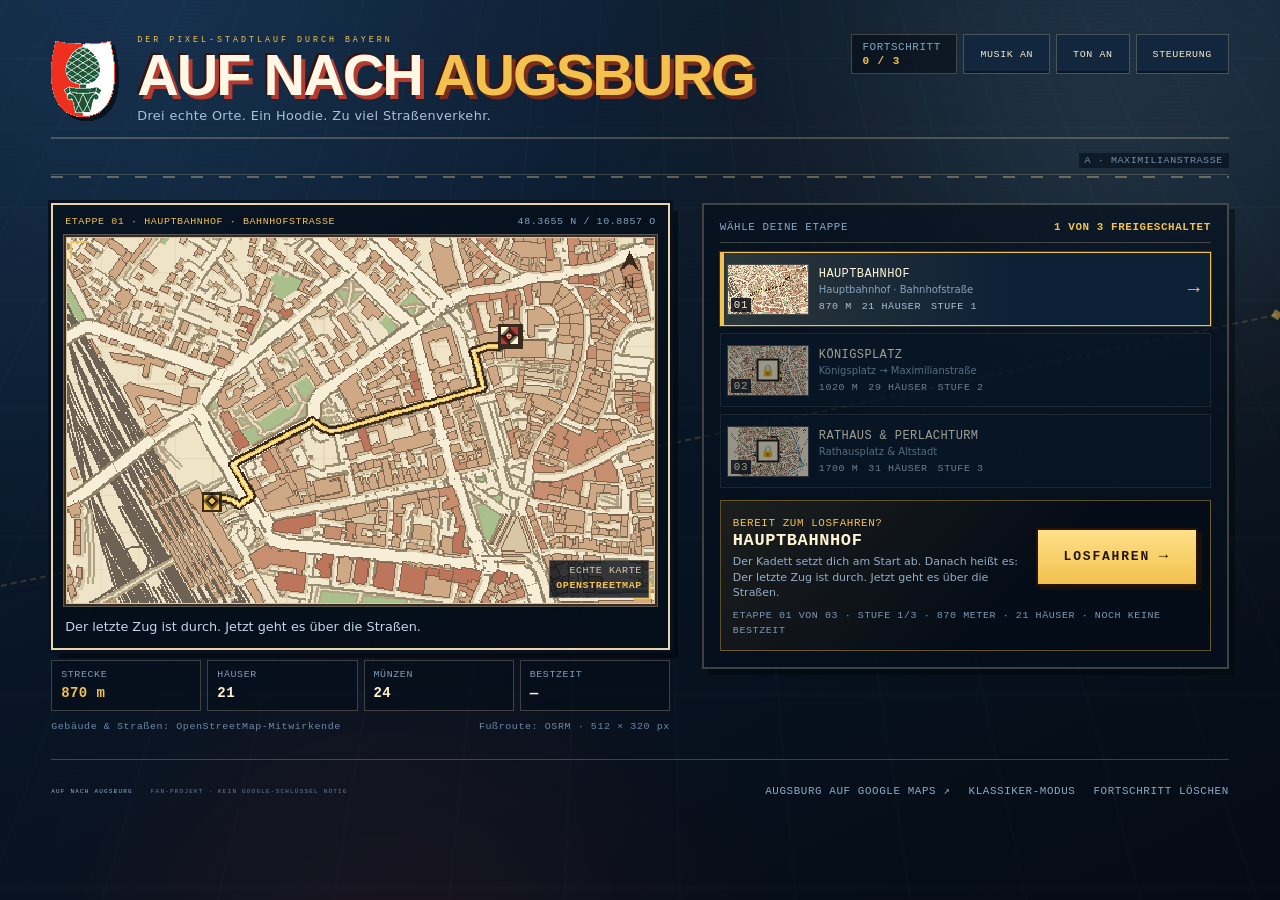
==== commit d3ffef3c: "Drei Spuren pro Etappe, recherchierte Augsburger Kulisse und Fixes aus der Analyse - Straße: Bürgers" ====
--- a/aufnachaugsburg/index.html
+++ b/aufnachaugsburg/index.html
@@ -39,7 +39,7 @@
             <div class="mast-actions">
               <div class="progress-chip">
                 <span>FORTSCHRITT</span>
-                <b id="progress-count">0 / 8</b>
+                <b id="progress-count">0 / 3</b>
               </div>
               <button type="button" class="chip-btn" id="browser-music" aria-pressed="true">MUSIK AN</button>
               <button type="button" class="chip-btn" id="browser-sound" aria-pressed="false">TON AN</button>
@@ -103,7 +103,7 @@
                 <span>WÄHLE DEINE ETAPPE</span>
                 <b id="unlock-label">1 FREIGESCHALTET</b>
               </div>
-              <div class="level-list" id="level-list" role="list"></div>
+              <div class="level-list" id="level-list" role="group" aria-label="Etappen"></div>
 
               <div class="start-panel">
                 <div class="start-copy">
@@ -150,7 +150,12 @@
                 <span id="hud-levelnum">ETAPPE 01</span>
                 <strong id="hud-levelname">HAUPTBAHNHOF</strong>
                 <em id="hud-subtitle">Ankunft in Augsburg</em>
-                <em id="hud-mode" class="hud-mode" aria-live="polite">DAUERLAUF</em>
+                <em id="hud-mode" class="hud-mode">DAUERLAUF</em>
+                <div class="hud-lanes" role="group" aria-label="Aktuelle Spur">
+                  <i class="hud-lane-chip" data-lane="0">GEHWEG</i>
+                  <i class="hud-lane-chip" data-lane="1">STRASSE 1</i>
+                  <i class="hud-lane-chip" data-lane="2">STRASSE 2</i>
+                </div>
               </div>
               <div class="hud-goal">
                 <div class="hud-distance"><span>NOCH</span><b id="hud-meters">870</b><span>METER</span></div>
@@ -205,7 +210,7 @@
                 <button type="button" data-touch="right" aria-label="Rechts laufen">▶</button>
               </div>
               <div class="touch-side">
-                <button type="button" data-touch="run" class="touch-wide" aria-label="Rennen">RENNEN</button>
+                <button type="button" data-touch="lane" class="touch-wide" aria-label="Spur wechseln">SPUR</button>
                 <button type="button" data-touch="jump" class="touch-jump" aria-label="Springen">SPRUNG</button>
               </div>
             </div>
@@ -215,8 +220,8 @@
             <div class="key-guide" aria-label="Tastatursteuerung">
               <span class="key">A</span><span class="key">D</span><em>laufen</em>
               <span class="key">W</span><span class="key">SPACE</span><em>springen</em>
+              <span class="key">S</span><span class="key">↓</span><em>Spur wechseln</em>
               <span class="key">SHIFT</span><em>rennen</em>
-              <span class="key">S</span><em>schnell fallen</em>
             </div>
             <p class="playbar-note">Klick = Dauerlauf · A/D übernimmt die Steuerung</p>
             <button type="button" class="btn-ghost btn-small" id="back-browser">ETAPPEN</button>
@@ -310,7 +315,7 @@
             <div class="help-block">
               <h3>LAUFEN</h3>
               <p><span class="key">A</span><span class="key">D</span> oder <span class="key">←</span><span class="key">→</span></p>
-              <p>Mit <b>Shift</b> rennst du schneller. Ein Klick startet den Dauerlauf: Der Junge springt an Bordsteinkanten und über Hindernisse. <b>A</b>/<b>D</b> übernimmt sofort wieder die Steuerung.</p>
+              <p>Die Straße hat drei Spuren: <b>Gehweg</b>, <b>Straße 1</b> und <b>Straße 2</b>. Mit <b>S</b>/<b>↓</b> wechselst du die Spur. Autos und Straßenbahnen fahren nur auf den beiden Straßen – auf dem Gehweg bist du sicher, dort stehen aber Passanten und Tauben. Im Dauerlauf wählt der Junge die Spur selbst. Mit <b>Shift</b> rennst du schneller, <b>A</b>/<b>D</b> übernimmt sofort wieder die Steuerung.</p>
             </div>
             <div class="help-block">
               <h3>SPRINGEN</h3>
@@ -351,6 +356,10 @@
         }
         window.addEventListener("error", function (event) {
           if (event.target && event.target.tagName === "SCRIPT") {
+            report();
+          } else if (event.message) {
+            // Laufzeitfehler im Spiel: sonst bliebe eine stumme, kaputte
+            // Etappenauswahl zurück.
             report();
           }
         }, true);
--- a/aufnachaugsburg/css/runner.css
+++ b/aufnachaugsburg/css/runner.css
@@ -1153,6 +1153,30 @@
   opacity: 1;
 }
 
+.hud-lanes {
+  display: flex;
+  gap: 3px;
+  margin-top: 3px;
+}
+
+.hud-lane-chip {
+  padding: 1px 3px;
+  color: #7f96ac;
+  background: rgba(12, 22, 30, 0.6);
+  border: 1px solid rgba(126, 158, 186, 0.25);
+  font-family: var(--font-ui);
+  font-size: 6px;
+  font-style: normal;
+  letter-spacing: 0.6px;
+  transition: color 0.12s ease, background 0.12s ease;
+}
+
+.hud-lane-chip.is-on {
+  color: #1c1508;
+  background: var(--gold);
+  border-color: var(--gold);
+}
+
 .hud-goal {
   display: grid;
   align-content: center;
@@ -1171,7 +1195,7 @@
 
 .hud-distance b {
   color: var(--gold);
-  font-size: 15px;
+  font-size: clamp(17px, 1.5vw, 24px);
   letter-spacing: 0.5px;
   line-height: 1;
 }
@@ -1249,7 +1273,7 @@
   justify-content: space-between;
   margin-top: 2px;
   color: #6686a4;
-  font-size: 5px;
+  font-size: clamp(8px, 0.68vw, 11px);
   letter-spacing: 1.2px;
 }
 
@@ -1271,14 +1295,14 @@
 
 .hud-stat span {
   color: #8ca8c1;
-  font-size: 5px;
+  font-size: clamp(8px, 0.7vw, 11px);
   letter-spacing: 1px;
 }
 
 .hud-stat b {
   margin-top: 2px;
   color: #fff3cc;
-  font-size: 10px;
+  font-size: clamp(13px, 1.05vw, 16px);
   letter-spacing: 0.3px;
   white-space: nowrap;
 }
@@ -1290,7 +1314,7 @@
 
 .hud-stat b em {
   color: #6885a1;
-  font-size: 7px;
+  font-size: clamp(10px, 0.8vw, 13px);
   font-style: normal;
 }
 
@@ -2231,12 +2255,16 @@
   }
 
   .hud-level strong {
-    font-size: 8px;
+    font-size: clamp(11px, 2.6vw, 15px);
   }
 
   .hud-level span,
   .hud-level em {
-    font-size: 5px;
+    font-size: clamp(9px, 2.1vw, 12px);
+  }
+
+  .hud-lane-chip {
+    font-size: clamp(8px, 1.9vw, 11px);
   }
 
   .hud-goal {
@@ -2245,11 +2273,11 @@
 
   .hud-distance {
     gap: 3px;
-    font-size: 5px;
+    font-size: clamp(9px, 2.1vw, 12px);
   }
 
   .hud-distance b {
-    font-size: 10px;
+    font-size: clamp(15px, 3.4vw, 20px);
   }
 
   .hud-stat {
@@ -2258,11 +2286,11 @@
   }
 
   .hud-stat span {
-    font-size: 4px;
+    font-size: clamp(8px, 1.9vw, 11px);
   }
 
   .hud-stat b {
-    font-size: 8px;
+    font-size: clamp(12px, 2.8vw, 16px);
   }
 
   .hud-time {
@@ -2270,18 +2298,17 @@
   }
 
   .hud-buttons button {
-    min-width: 23px;
-    padding: 2px 3px;
-    font-size: 5px;
+    min-width: 44px;
+    min-height: 44px;
+    padding: 4px 6px;
+    font-size: clamp(9px, 2.1vw, 12px);
   }
 
   .hud-buttons #hud-map {
     display: none;
   }
 
-  .minimap-panel {
-    display: none;
-  }
+  /* Die Karte bleibt auf Touch bedienbar – sie ist ein Feature, kein Deko. */
 
   .touch-controls {
     display: flex;
@@ -2293,7 +2320,7 @@
 
   .toast {
     top: 16%;
-    font-size: 7px;
+    font-size: clamp(10px, 2.4vw, 14px);
   }
 
   .cinematic {
@@ -2443,3 +2470,92 @@
 .level-card .card-arrow {
   font-size: 20px;
 }
+
+/* ================================================================== */
+/* Lesbarkeit                                                          */
+/* Die Vorgängerversion setzte Beschriftungen auf 5–7 px. Hier wird    */
+/* alles, was Text ist, an die Fensterbreite gekoppelt und bleibt so   */
+/* auch auf schmalen und sehr breiten Bildschirmen lesbar.             */
+/* ================================================================== */
+
+:root {
+  --label-size: clamp(10px, 0.85vw, 13px);
+  --label-size-sm: clamp(9px, 0.78vw, 12px);
+  --tap-size: 40px;
+}
+
+.load-error strong,
+.progress-chip span,
+.chip-btn,
+.street-sign,
+.map-head,
+.mini-stat span,
+.map-source,
+.levels-head,
+.levels-head b,
+.card-number,
+.card-meta,
+.start-copy .eyebrow,
+.start-caveat,
+.btn-small,
+.eyebrow,
+.footer-links a,
+.footer-links button,
+.hud-level span,
+.hud-level .hud-mode,
+.hud-lane-chip,
+.hud-distance,
+.hud-buttons button,
+.minimap-head,
+.minimap-head b,
+.minimap-foot,
+.minimap-foot button,
+.click-hint,
+.key,
+.key-guide em,
+.playbar-note,
+.win-stats span,
+.win-rating,
+.best-line,
+.big-map-you,
+.map-modal-stats span,
+.mast-actions .chip-btn,
+.map-watermark {
+  font-size: var(--label-size-sm);
+  letter-spacing: 0.6px;
+}
+
+.load-error strong,
+.progress-chip span,
+.chip-btn,
+.levels-head,
+.levels-head b,
+.card-number,
+.start-copy .eyebrow,
+.btn-small,
+.footer-links a,
+.footer-links button {
+  font-size: var(--label-size);
+}
+
+/* Tap-Targets: mindestens 40 px, damit man sie auch am Handy trifft. */
+.hud-buttons button,
+.minimap-foot button,
+.chip-btn,
+.btn-small,
+.footer-links button {
+  min-height: var(--tap-size);
+  min-width: var(--tap-size);
+}
+
+.key {
+  min-width: 20px;
+  min-height: 20px;
+  line-height: 1.2;
+}
+
+@media (max-width: 640px) {
+  :root {
+    --tap-size: 44px;
+  }
+}
